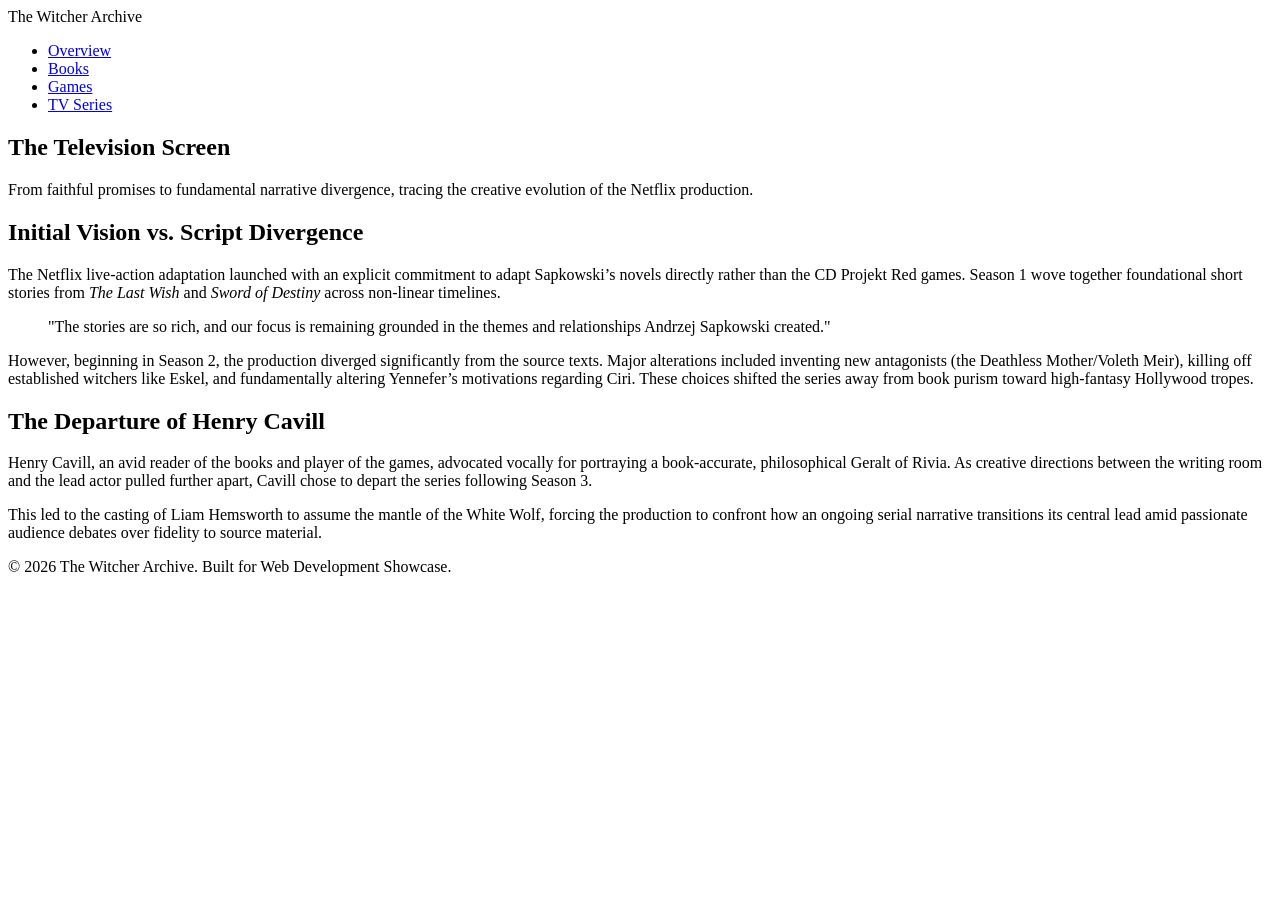
==== collaborations.html @ 9c7bff15 "Creating the Build" ====
<!DOCTYPE html>
<html lang="en">
<head>
  <meta charset="UTF-8">
  <meta name="viewport" content="width=device-width, initial-scale=1.0">
  <meta name="description" content="Examining the Netflix Witcher live-action adaptation, script divergences, and the recasting of Geralt.">
  <title>The Witcher Archive | The TV Series</title>
  <link rel="stylesheet" href="style.css">
</head>
<body>
  <header>
    <div class="header-container">
      <span class="site-logo">The Witcher Archive</span>
      <nav aria-label="Main Navigation">
        <ul class="nav-list">
          <li><a href="index.html">Overview</a></li>
          <li><a href="screenings.html">Books</a></li>
          <li><a href="workshops.html">Games</a></li>
          <li><a href="collaborations.html" class="active">TV Series</a></li>
        </ul>
      </nav>
    </div>
  </header>

  <main>
    <section class="hero">
      <h1>The Television Screen</h1>
      <p class="lead">From faithful promises to fundamental narrative divergence, tracing the creative evolution of the Netflix production.</p>
    </section>

    <section class="content-block">
      <h2>Initial Vision vs. Script Divergence</h2>
      <p>The Netflix live-action adaptation launched with an explicit commitment to adapt Sapkowski’s novels directly rather than the CD Projekt Red games. Season 1 wove together foundational short stories from <em>The Last Wish</em> and <em>Sword of Destiny</em> across non-linear timelines.</p>
      
      <blockquote cite="https://www.netflix.com">
        "The stories are so rich, and our focus is remaining grounded in the themes and relationships Andrzej Sapkowski created."
      </blockquote>

      <p>However, beginning in Season 2, the production diverged significantly from the source texts. Major alterations included inventing new antagonists (the Deathless Mother/Voleth Meir), killing off established witchers like Eskel, and fundamentally altering Yennefer’s motivations regarding Ciri. These choices shifted the series away from book purism toward high-fantasy Hollywood tropes.</p>
    </section>

    <section class="content-block">
      <h2>The Departure of Henry Cavill</h2>
      <p>Henry Cavill, an avid reader of the books and player of the games, advocated vocally for portraying a book-accurate, philosophical Geralt of Rivia. As creative directions between the writing room and the lead actor pulled further apart, Cavill chose to depart the series following Season 3.</p>
      <p>This led to the casting of Liam Hemsworth to assume the mantle of the White Wolf, forcing the production to confront how an ongoing serial narrative transitions its central lead amid passionate audience debates over fidelity to source material.</p>
    </section>
  </main>

  <footer>
    <p>&copy; 2026 The Witcher Archive. Built for Web Development Showcase.</p>
  </footer>
</body>
</html>
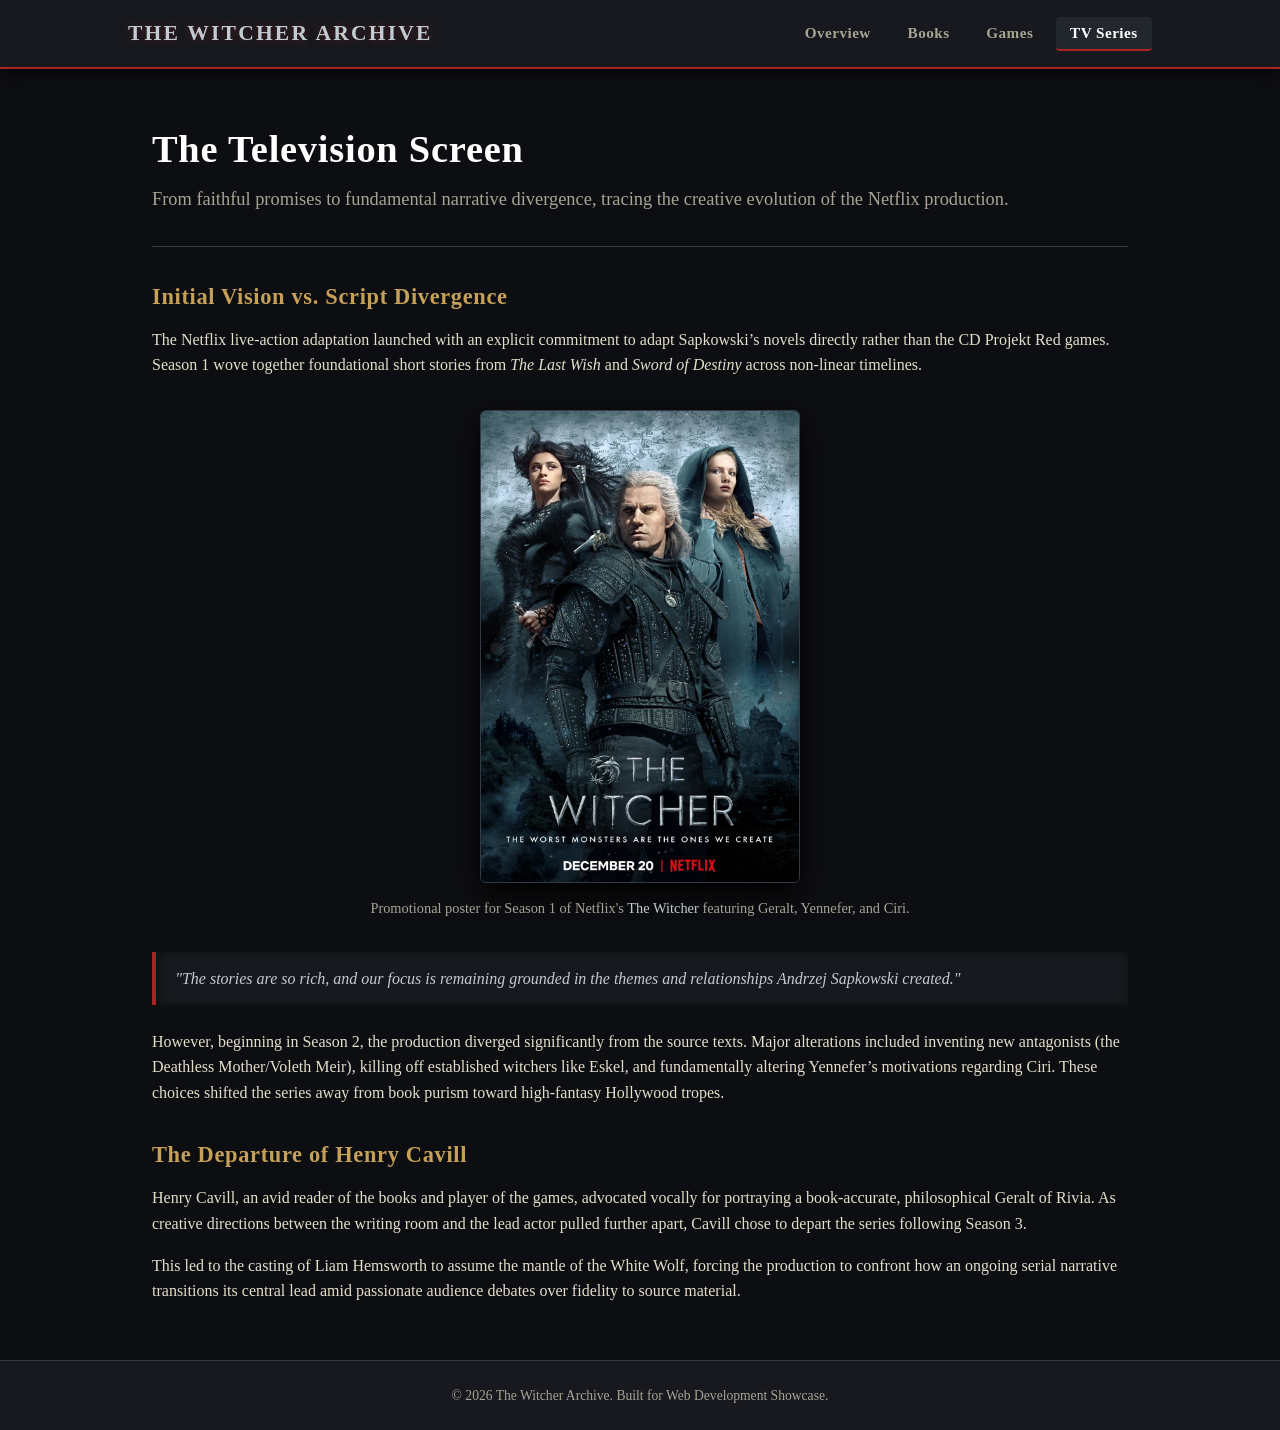
==== commit ad38f75f: "final iteration" ====
--- a/collaborations.html
+++ b/collaborations.html
@@ -32,6 +32,13 @@
       <h2>Initial Vision vs. Script Divergence</h2>
       <p>The Netflix live-action adaptation launched with an explicit commitment to adapt Sapkowski’s novels directly rather than the CD Projekt Red games. Season 1 wove together foundational short stories from <em>The Last Wish</em> and <em>Sword of Destiny</em> across non-linear timelines.</p>
       
+      <figure class="media-container game-art-container">
+        <img src="images/witcher-netflix.jpg" 
+             alt="Official promotional poster for Netflix's The Witcher series featuring Geralt of Rivia flanked by Yennefer of Vengerberg and Princess Ciri." 
+             class="responsive-img game-cover">
+        <figcaption>Promotional poster for Season 1 of Netflix's <em>The Witcher</em> featuring Geralt, Yennefer, and Ciri.</figcaption>
+      </figure>
+
       <blockquote cite="https://www.netflix.com">
         "The stories are so rich, and our focus is remaining grounded in the themes and relationships Andrzej Sapkowski created."
       </blockquote>
--- a/style.css
+++ b/style.css
@@ -0,0 +1,318 @@
+/* --- CSS RESET & THE WITCHER PALETTE --- */
+* {
+  box-sizing: border-box;
+  margin: 0;
+  padding: 0;
+}
+
+:root {
+  /* Slate & Kaer Morhen Stone */
+  --bg-primary: #0d0e11;
+  --bg-secondary: #17191e;
+  --bg-accent: #22262d;
+  --border-color: #343a44;
+
+  /* Parchment & Bestiary Typography */
+  --text-main: #e4decb;
+  --text-muted: #a8a394;
+  --text-silver: #c2cbd1;
+
+  /* Witcher Wolf & Gold Accents */
+  --accent-crimson: #a82323;
+  --accent-crimson-hover: #c42d2d;
+  --accent-gold: #c5a059;
+  --accent-gold-hover: #e0b86a;
+  --accent-gold-dim: #8e733e;
+
+  --font-family: -apple-system, BlinkMacSystemFont, "Segoe UI", Roboto, Georgia, serif;
+}
+
+body {
+  font-family: var(--font-family);
+  background-color: var(--bg-primary);
+  color: var(--text-main);
+  line-height: 1.6;
+  display: flex;
+  flex-direction: column;
+  min-height: 100vh;
+}
+
+/* --- HEADER & NAVIGATION (Mobile-First) --- */
+header {
+  background-color: var(--bg-secondary);
+  border-bottom: 2px solid var(--accent-crimson);
+  padding: 1rem;
+  box-shadow: 0 4px 16px rgba(0, 0, 0, 0.7);
+}
+
+.header-container {
+  display: flex;
+  flex-direction: column;
+  gap: 0.75rem;
+  align-items: center;
+}
+
+.site-logo {
+  font-size: 1.35rem;
+  font-weight: 800;
+  letter-spacing: 0.1em;
+  color: var(--text-silver);
+  text-transform: uppercase;
+  text-shadow: 0 0 10px rgba(168, 35, 35, 0.4);
+}
+
+.nav-list {
+  display: flex;
+  flex-wrap: wrap;
+  list-style: none;
+  gap: 0.5rem;
+  justify-content: center;
+}
+
+.nav-list a {
+  text-decoration: none;
+  color: var(--text-muted);
+  padding: 0.45rem 0.9rem;
+  border-radius: 4px;
+  font-size: 0.95rem;
+  font-weight: 600;
+  letter-spacing: 0.03em;
+  transition: color 0.2s, background-color 0.2s;
+}
+
+.nav-list a:hover,
+.nav-list a.active {
+  color: #ffffff;
+  background-color: var(--bg-accent);
+}
+
+.nav-list a.active {
+  border-bottom: 2px solid var(--accent-crimson);
+}
+
+/* --- MAIN CONTENT LAYOUT --- */
+main {
+  flex: 1;
+  width: 100%;
+  max-width: 1024px;
+  margin: 0 auto;
+  padding: 1.5rem;
+}
+
+.hero {
+  padding: 2rem 0;
+  border-bottom: 1px solid var(--border-color);
+  margin-bottom: 2rem;
+}
+
+.hero h1 {
+  font-size: 1.85rem;
+  color: #ffffff;
+  margin-bottom: 0.75rem;
+  line-height: 1.25;
+  letter-spacing: 0.02em;
+}
+
+.hero .lead {
+  font-size: 1.05rem;
+  color: var(--text-muted);
+}
+
+.content-block {
+  margin-bottom: 2rem;
+}
+
+.content-block h2 {
+  font-size: 1.4rem;
+  color: var(--accent-gold);
+  margin-bottom: 0.75rem;
+  letter-spacing: 0.03em;
+}
+
+.content-block p {
+  margin-bottom: 1rem;
+}
+
+/* Lists */
+.reading-list,
+.feature-list {
+  padding-left: 1.25rem;
+  margin: 1rem 0;
+}
+
+.reading-list li,
+.feature-list li {
+  margin-bottom: 0.5rem;
+  color: var(--text-main);
+}
+
+.reading-list strong,
+.feature-list strong {
+  color: var(--text-silver);
+}
+
+/* Dialogue Quotes */
+blockquote {
+  border-left: 4px solid var(--accent-crimson);
+  padding: 0.85rem 1.2rem;
+  margin: 1.5rem 0;
+  background-color: var(--bg-secondary);
+  font-style: italic;
+  color: var(--text-silver);
+  box-shadow: inset 2px 0 8px rgba(0, 0, 0, 0.4);
+}
+
+/* --- MEDIA & POSTER ENHANCEMENTS --- */
+.media-container {
+  display: flex;
+  flex-direction: column;
+  align-items: center;
+  text-align: center;
+  margin: 2rem 0;
+}
+
+.responsive-img {
+  display: block;
+  width: 100%;
+  height: auto;
+  border-radius: 6px;
+  transition: transform 0.3s ease, box-shadow 0.3s ease, border-color 0.3s ease;
+}
+
+/* Books Collage */
+.books-grid-container {
+  margin: 2rem auto;
+  max-width: 720px;
+}
+
+.books-poster {
+  border: 1px solid var(--border-color);
+  box-shadow: 0 10px 25px rgba(0, 0, 0, 0.8);
+}
+
+.books-poster:hover {
+  transform: translateY(-4px);
+  border-color: var(--accent-crimson);
+  box-shadow: 0 14px 30px rgba(168, 35, 35, 0.3);
+}
+
+/* Portrait Posters (Games & TV) */
+.game-art-container {
+  margin: 2rem auto;
+}
+
+.game-cover {
+  max-width: 320px;
+  border: 1px solid var(--border-color);
+  box-shadow: 0 12px 28px rgba(0, 0, 0, 0.9);
+}
+
+.game-cover:hover {
+  transform: scale(1.02);
+  border-color: var(--accent-crimson);
+  box-shadow: 0 16px 36px rgba(168, 35, 35, 0.35);
+}
+
+figcaption {
+  font-size: 0.9rem;
+  color: var(--text-muted);
+  margin-top: 0.85rem;
+}
+
+figcaption em {
+  color: var(--text-silver);
+  font-style: normal;
+}
+
+/* Callout Boxes (Expansions & Pre-Orders) */
+.pre-order-box,
+.expansion-box,
+.feature-box {
+  background-color: var(--bg-secondary);
+  border: 1px solid var(--border-color);
+  border-left: 4px solid var(--accent-gold);
+  border-radius: 6px;
+  padding: 1.5rem;
+  margin-top: 2rem;
+}
+
+.btn-container {
+  margin-top: 1.25rem;
+}
+
+/* --- CRISP, ACCESSIBLE BUTTONS (NO VIBRATION/BLUR) --- */
+.btn-cta {
+  display: inline-block;
+  background-color: var(--accent-gold);
+  color: #121316;
+  font-weight: 700;
+  text-decoration: none;
+  padding: 0.75rem 1.4rem;
+  border-radius: 4px;
+  font-size: 0.95rem;
+  letter-spacing: 0.03em;
+  border: 1px solid var(--accent-gold-hover);
+  box-shadow: 0 4px 10px rgba(0, 0, 0, 0.5);
+  transition: background-color 0.2s ease, transform 0.2s ease, border-color 0.2s ease;
+}
+
+.btn-cta:hover {
+  background-color: var(--accent-gold-hover);
+  border-color: #ffffff;
+  transform: translateY(-2px);
+  box-shadow: 0 6px 14px rgba(0, 0, 0, 0.7);
+}
+
+/* Cards (Mobile: Stacked) */
+.content-grid {
+  display: flex;
+  flex-direction: column;
+  gap: 1.25rem;
+}
+
+.card {
+  background-color: var(--bg-secondary);
+  border: 1px solid var(--border-color);
+  padding: 1.25rem;
+  border-radius: 6px;
+}
+
+.card h3 {
+  font-size: 1.15rem;
+  color: var(--text-silver);
+  margin-bottom: 0.5rem;
+}
+
+/* --- FOOTER --- */
+footer {
+  background-color: var(--bg-secondary);
+  border-top: 1px solid var(--border-color);
+  text-align: center;
+  padding: 1.5rem;
+  font-size: 0.85rem;
+  color: var(--text-muted);
+}
+
+/* --- DESKTOP MEDIA QUERY (Responsive Adjustment) --- */
+@media screen and (min-width: 768px) {
+  .header-container {
+    flex-direction: row;
+    justify-content: space-between;
+    max-width: 1024px;
+    margin: 0 auto;
+  }
+
+  .hero h1 {
+    font-size: 2.4rem;
+  }
+
+  .hero .lead {
+    font-size: 1.15rem;
+  }
+
+  .content-grid {
+    display: grid;
+    grid-template-columns: 1fr 1fr;
+    gap: 1.5rem;
+  }
+}
